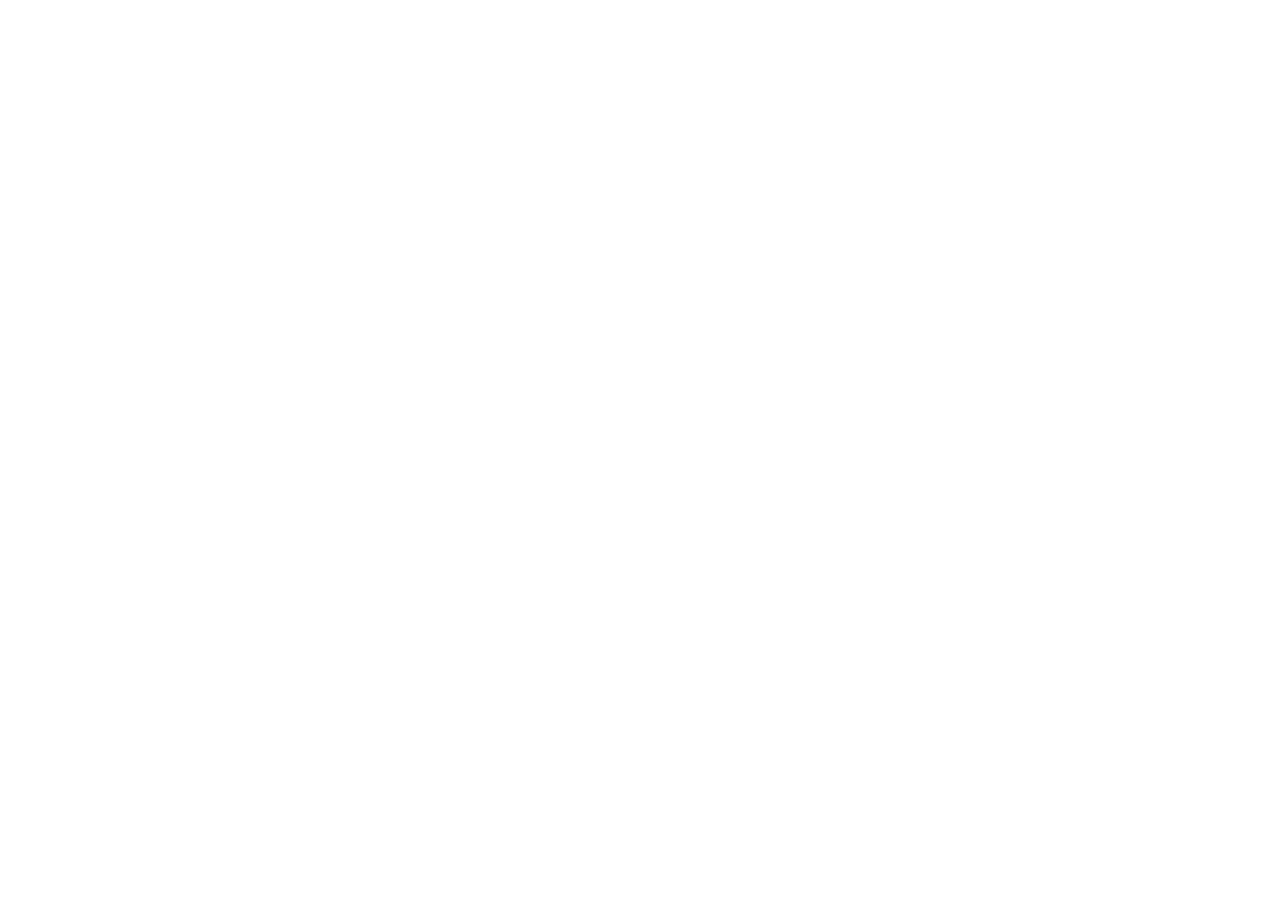
==== logIn.html @ 66b7bb44 "added full responsive design" ====
<!DOCTYPE html>
<html lang="en">
<head>
    <meta charset="UTF-8">
    <meta name="viewport" content="width=device-width, initial-scale=1.0">
    <title>Document</title>
</head>
<body>
    
</body>
</html>
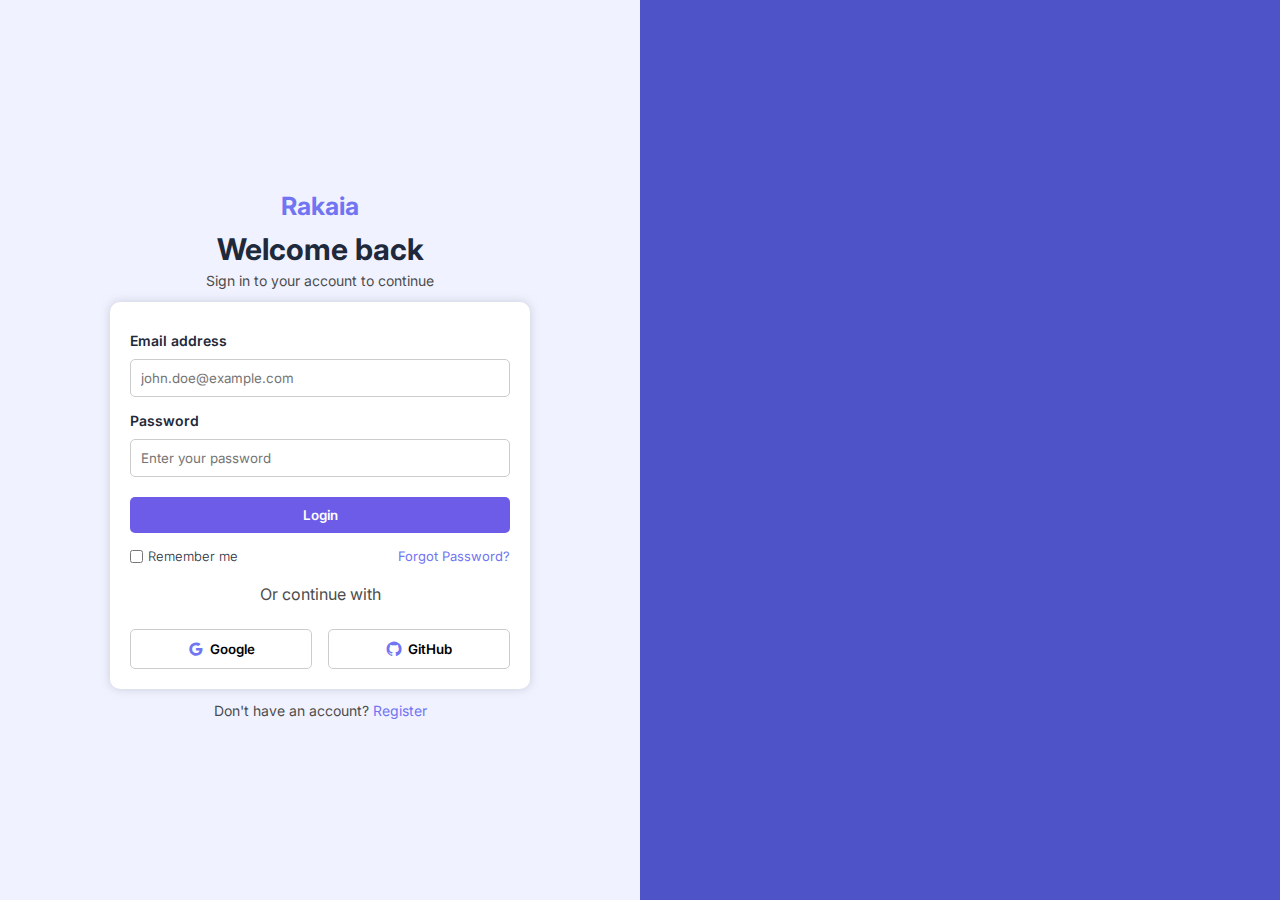
==== commit e9c04c2e: "corrected login/register pages responsive design" ====
--- a/logIn.html
+++ b/logIn.html
@@ -1,11 +1,92 @@
 <!DOCTYPE html>
 <html lang="en">
+
 <head>
     <meta charset="UTF-8">
     <meta name="viewport" content="width=device-width, initial-scale=1.0">
-    <title>Document</title>
+    <title>Registration Form</title>
+    <link rel="stylesheet" href="https://cdn.jsdelivr.net/npm/boxicons@2.1.4/css/boxicons.min.css">
+    <link rel="stylesheet" href="styles/login.css">
 </head>
+
 <body>
-    
+
+    <div class="container">
+        <header>
+            <div class="logo">
+                <a href="index.html">Rakaia</a>
+            </div>
+            <div class="title">
+                <h2>Welcome back</h2>
+                <p>Sign in to your account to continue</p>
+            </div>
+        </header>
+
+        <main>
+            <div class="container-child">
+
+                <form>
+                    <label>Email address</label>
+                    <input type="email" placeholder="john.doe@example.com">
+                    <label>Password</label>
+                    <input type="password" placeholder="Enter your password">
+
+                    <button type="submit">Login</button>
+
+                    <div class="remember-forgot">
+                        <div class="remember">
+                            <input type="checkbox">
+                            <label>Remember me</label>
+                        </div>
+
+                        <a href="#">Forgot Password?</a>
+                    </div>
+
+                </form>
+
+                <div class="or">Or continue with</div>
+
+                <div class="social-buttons">
+                    <button><i class="bx bxl-google"></i>Google</button>
+                    <button><i class="bx bxl-github"></i>GitHub</button>
+                </div>
+            </div>
+        </main>
+
+        <footer>
+            <p>
+                Don't have an account? <a href="signup.html">Register</a>
+            </p>
+        </footer>
+
+    </div>
+
+    <div class="area">
+        <ul class="circles">
+            <li></li>
+            <li></li>
+            <li></li>
+            <li></li>
+            <li></li>
+            <li></li>
+            <li></li>
+            <li></li>
+            <li></li>
+            <li></li>
+            
+            <li></li>
+            <li></li>
+            <li></li>
+            <li></li>
+            <li></li>
+            <li></li>
+            <li></li>
+            <li></li>
+            <li></li>
+            <li></li>
+        </ul>
+    </div>
+
 </body>
+
 </html>--- a/styles/login.css
+++ b/styles/login.css
@@ -0,0 +1,342 @@
+@import url('https://fonts.googleapis.com/css2?family=Inter:ital,opsz,wght@0,14..32,100..900;1,14..32,100..900&family=Lexend:wght@100..900&family=Roboto:ital,wght@0,100..900;1,100..900&display=swap');
+
+:root {
+    --background-color: #f0f2ff;
+    --main-color: #7275f2;
+    --light-purple: #7c75ff23;
+    --gray: rgb(165, 165, 165);
+    --p-gray: rgb(76, 76, 76);
+    --black: #1e293b;
+    --white: #fff;
+    --main-header: #f9faffeb;
+    --icon-backgound: #f0f2ff;
+    --footer-background: #1e293b;
+    --shadow: #a6a9b584;
+    --shadow2: #a6a9b526;
+    --shadow3: #00000026;
+}
+
+* {
+    color: var(--black);
+    margin: 0;
+    padding: 0;
+    box-sizing: border-box;
+    font-family: 'Inter', 'Lexend', 'Roboto';
+}
+
+
+body {
+    background-color: var(--background-color);
+    display: grid;
+    grid-template: 1fr / repeat(2, 1fr);
+    min-height: 100vh;
+    height: auto;
+}
+
+a {
+    color: var(--main-color);
+    text-decoration: none;
+}
+
+.logo {
+    text-align: center;
+    font-size: 25px;
+    font-weight: bold;
+    margin: 10px;
+    color: var(--main-color);
+}
+
+
+.flex {
+    display: flex;
+    align-items: center;
+    justify-content: center;
+    gap: 20px;
+}
+
+.container {
+    display: flex;
+    flex-direction: column;
+    align-items: center;
+    justify-content: center;
+    gap: 13px;
+
+}
+
+.container-child {
+    display: flex;
+    flex-direction: column;
+    justify-content: center;
+    background: white;
+    padding: 20px;
+    border-radius: 10px;
+    box-shadow: 0 0 10px var(--shadow);
+    width: 420px;
+}
+
+form {
+    display: flex;
+    flex-direction: column;
+    gap: 5px;
+}
+
+h2 {
+    text-align: center;
+    margin-bottom: 5px;
+    font-size: 30px;
+}
+
+p {
+    text-align: center;
+    margin-top: 0;
+    font-size: 14px;
+    color: var(--p-gray);
+}
+
+.or, small, .checkbox {
+    color: var(--p-gray);
+}
+
+label {
+    font-weight: 600;
+    display: block;
+    margin-top: 10px;
+    font-size: 14px;
+}
+
+input[type="text"],
+input[type="email"],
+input[type="password"] {
+    width: 100%;
+    padding: 10px;
+    margin-top: 5px;
+    border: 1px solid #ccc;
+    border-radius: 5px;
+}
+
+.password-rules {
+    font-size: 12px;
+    color: gray;
+}
+
+.checkbox {
+    font-size: 13px;
+    display: flex;
+    gap: 5px;
+    align-items: center;
+    margin-top: 10px;
+}
+
+button {
+    font-weight: 600;
+    width: 100%;
+    background-color: #6c5ce7;
+    color: white;
+    padding: 10px;
+    border: none;
+    border-radius: 5px;
+    cursor: pointer;
+    margin-top: 15px;
+}
+
+.or {
+    text-align: center;
+    margin: 10px 0;
+}
+
+.social-buttons {
+    display: flex;
+    justify-content: space-between;
+}
+
+.social-buttons button {
+    width: 48%;
+    background-color: transparent;
+    color: black;
+    cursor: pointer;
+    border: 1px solid #ccc;
+    display: flex;
+    justify-content: center;
+    align-items: center;
+    gap: 5px;
+    transition: all ease 0.3s;
+}
+
+.social-buttons button:hover {
+    background-color: #f1f1f1;
+}
+
+i {
+    font-size: 18px;
+    color: var(--main-color);
+}
+
+.remember-forgot {
+    margin: 10px 0;
+    display: flex;
+    justify-content: space-between;
+    align-items: center;
+}
+
+.remember-forgot a {
+    color: var(--main-color);
+    text-decoration: none;
+    font-size: 13px;
+}
+
+.remember-forgot .remember {
+    display: flex;
+    gap: 5px;
+    align-items: center;
+}
+
+.remember label {
+    margin: 0;
+    font-weight: 300;
+    font-size: 13px !important;
+}
+
+
+.area{
+    background: #4e54c8;  
+    background: -webkit-linear-gradient(to left, #8f94fb, #4e54c8);  
+    width: 100%;
+    height:100%;
+    min-height: 100vh;
+    position: relative;
+   
+}
+
+.circles{
+    position: absolute;
+    top: 0;
+    left: 0;
+    width: 100%;
+    height: 100%;
+    overflow: hidden;
+}
+
+.circles li{
+    position: absolute;
+    display: block;
+    list-style: none;
+    width: 20px;
+    height: 20px;
+    background: rgba(255, 255, 255, 0.2);
+    animation: animate 25s linear infinite;
+    bottom: -150px;
+    
+}
+
+.circles li:nth-child(1){
+    left: 25%;
+    width: 80px;
+    height: 80px;
+    animation-delay: 0s;
+}
+
+
+.circles li:nth-child(2){
+    left: 10%;
+    width: 20px;
+    height: 20px;
+    animation-delay: 2s;
+    animation-duration: 12s;
+}
+
+.circles li:nth-child(3){
+    left: 70%;
+    width: 20px;
+    height: 20px;
+    animation-delay: 4s;
+}
+
+.circles li:nth-child(4){
+    left: 40%;
+    width: 60px;
+    height: 60px;
+    animation-delay: 0s;
+    animation-duration: 18s;
+}
+
+.circles li:nth-child(5){
+    left: 65%;
+    width: 20px;
+    height: 20px;
+    animation-delay: 0s;
+}
+
+.circles li:nth-child(6){
+    left: 75%;
+    width: 110px;
+    height: 110px;
+    animation-delay: 3s;
+}
+
+.circles li:nth-child(7){
+    left: 35%;
+    width: 150px;
+    height: 150px;
+    animation-delay: 7s;
+}
+
+.circles li:nth-child(8){
+    left: 50%;
+    width: 25px;
+    height: 25px;
+    animation-delay: 15s;
+    animation-duration: 45s;
+}
+
+.circles li:nth-child(9){
+    left: 20%;
+    width: 15px;
+    height: 15px;
+    animation-delay: 2s;
+    animation-duration: 35s;
+}
+
+.circles li:nth-child(10){
+    left: 85%;
+    width: 150px;
+    height: 150px;
+    animation-delay: 0s;
+    animation-duration: 11s;
+}
+
+@keyframes animate {
+
+    0%{
+        transform: translateY(0) rotate(0deg);
+        opacity: 1;
+        border-radius: 0;
+    }
+
+    100%{
+        transform: translateY(-1000px) rotate(720deg);
+        opacity: 0;
+        border-radius: 50%;
+    }
+
+}
+
+@media (max-width: 900px) {
+    .container {
+        width: 100%;
+        padding: 20px;
+    }
+}
+
+@media (max-width: 768px) {
+    .area {
+        display: none;
+    }   
+
+    body {
+        grid-template: 1fr / 1fr;
+    }
+
+    .container-child {
+        width: 100%;
+    }
+}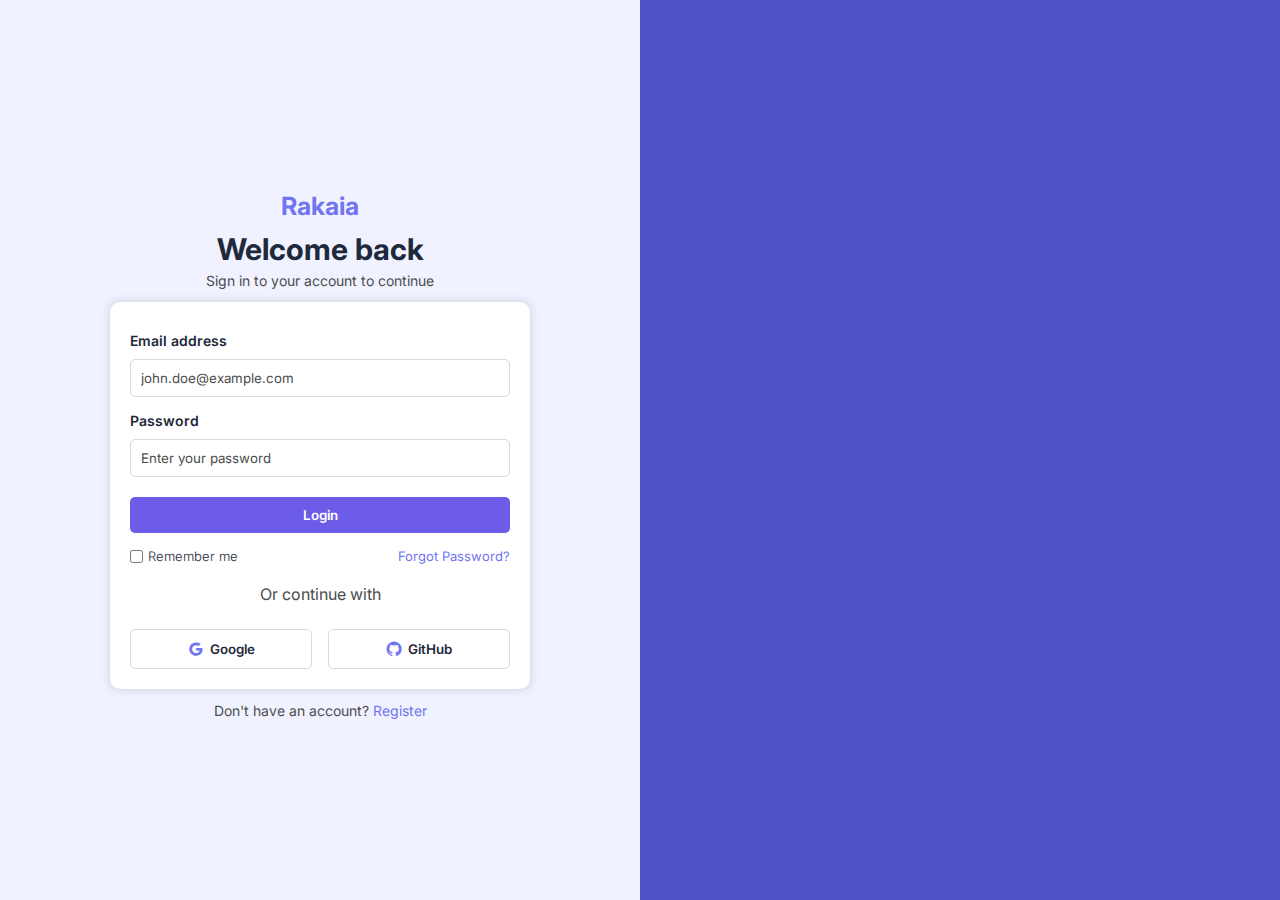
==== commit 6ccbae7a: "changed text" ====
--- a/logIn.html
+++ b/logIn.html
@@ -73,20 +73,16 @@
             <li></li>
             <li></li>
             <li></li>
-            
-            <li></li>
-            <li></li>
-            <li></li>
-            <li></li>
-            <li></li>
-            <li></li>
-            <li></li>
-            <li></li>
-            <li></li>
-            <li></li>
         </ul>
     </div>
 
+    <script>
+        if (localStorage.getItem("theme") === "dark") {
+            document.body.classList.add("dark-mode");
+        } else {
+            document.body.classList.remove("dark-mode");
+        }
+    </script>
 </body>
 
 </html>--- a/styles/login.css
+++ b/styles/login.css
@@ -1,4 +1,21 @@
 @import url('https://fonts.googleapis.com/css2?family=Inter:ital,opsz,wght@0,14..32,100..900;1,14..32,100..900&family=Lexend:wght@100..900&family=Roboto:ital,wght@0,100..900;1,100..900&display=swap');
+
+.dark-mode {
+    --background-color: #090c11;
+    --main-color: #7275f2;
+    --light-purple: #7c75ff23;
+    --gray: rgb(85, 83, 83);
+    --gray2: #353f4f82;
+    --p-gray: #9ca3af;
+    --black: #f0f2ff;
+    --white: #151b29;
+    --main-header: #151b29;
+    --icon-backgound: #7c75ff2f;
+    --footer-background: #151b29;
+    --shadow: none;
+    --shadow2: #00000026;
+    --shadow3: #ffffff26;
+}
 
 :root {
     --background-color: #f0f2ff;
@@ -67,7 +84,7 @@
     display: flex;
     flex-direction: column;
     justify-content: center;
-    background: white;
+    background: var(--white);
     padding: 20px;
     border-radius: 10px;
     box-shadow: 0 0 10px var(--shadow);
@@ -93,7 +110,9 @@
     color: var(--p-gray);
 }
 
-.or, small, .checkbox {
+.or,
+small,
+.checkbox {
     color: var(--p-gray);
 }
 
@@ -110,8 +129,17 @@
     width: 100%;
     padding: 10px;
     margin-top: 5px;
-    border: 1px solid #ccc;
+    border: 1px solid var(--shadow3);
+    background-color: var(--gray2);
     border-radius: 5px;
+}
+
+input::placeholder {
+    color: var(--p-gray);
+}
+
+input::-ms-reveal {
+    filter: invert(50%);
 }
 
 .password-rules {
@@ -131,7 +159,7 @@
     font-weight: 600;
     width: 100%;
     background-color: #6c5ce7;
-    color: white;
+    color: var(--white);
     padding: 10px;
     border: none;
     border-radius: 5px;
@@ -152,9 +180,9 @@
 .social-buttons button {
     width: 48%;
     background-color: transparent;
-    color: black;
+    color: var(--black);
     cursor: pointer;
-    border: 1px solid #ccc;
+    border: 1px solid var(--shadow3);
     display: flex;
     justify-content: center;
     align-items: center;
@@ -163,7 +191,7 @@
 }
 
 .social-buttons button:hover {
-    background-color: #f1f1f1;
+    background-color: #54545435;
 }
 
 i {
@@ -196,18 +224,16 @@
     font-size: 13px !important;
 }
 
-
-.area{
-    background: #4e54c8;  
-    background: -webkit-linear-gradient(to left, #8f94fb, #4e54c8);  
+.area {
+    background: #4e54c8;
+    background: -webkit-linear-gradient(to left, #8f94fb, #4e54c8);
     width: 100%;
-    height:100%;
+    height: 100%;
     min-height: 100vh;
     position: relative;
-   
-}
-
-.circles{
+}
+
+.circles {
     position: absolute;
     top: 0;
     left: 0;
@@ -216,7 +242,7 @@
     overflow: hidden;
 }
 
-.circles li{
+.circles li {
     position: absolute;
     display: block;
     list-style: none;
@@ -225,18 +251,17 @@
     background: rgba(255, 255, 255, 0.2);
     animation: animate 25s linear infinite;
     bottom: -150px;
-    
-}
-
-.circles li:nth-child(1){
+
+}
+
+.circles li:nth-child(1) {
     left: 25%;
     width: 80px;
     height: 80px;
     animation-delay: 0s;
 }
 
-
-.circles li:nth-child(2){
+.circles li:nth-child(2) {
     left: 10%;
     width: 20px;
     height: 20px;
@@ -244,14 +269,14 @@
     animation-duration: 12s;
 }
 
-.circles li:nth-child(3){
+.circles li:nth-child(3) {
     left: 70%;
     width: 20px;
     height: 20px;
     animation-delay: 4s;
 }
 
-.circles li:nth-child(4){
+.circles li:nth-child(4) {
     left: 40%;
     width: 60px;
     height: 60px;
@@ -259,28 +284,28 @@
     animation-duration: 18s;
 }
 
-.circles li:nth-child(5){
+.circles li:nth-child(5) {
     left: 65%;
     width: 20px;
     height: 20px;
     animation-delay: 0s;
 }
 
-.circles li:nth-child(6){
+.circles li:nth-child(6) {
     left: 75%;
     width: 110px;
     height: 110px;
     animation-delay: 3s;
 }
 
-.circles li:nth-child(7){
+.circles li:nth-child(7) {
     left: 35%;
     width: 150px;
     height: 150px;
     animation-delay: 7s;
 }
 
-.circles li:nth-child(8){
+.circles li:nth-child(8) {
     left: 50%;
     width: 25px;
     height: 25px;
@@ -288,7 +313,7 @@
     animation-duration: 45s;
 }
 
-.circles li:nth-child(9){
+.circles li:nth-child(9) {
     left: 20%;
     width: 15px;
     height: 15px;
@@ -296,7 +321,7 @@
     animation-duration: 35s;
 }
 
-.circles li:nth-child(10){
+.circles li:nth-child(10) {
     left: 85%;
     width: 150px;
     height: 150px;
@@ -306,13 +331,13 @@
 
 @keyframes animate {
 
-    0%{
+    0% {
         transform: translateY(0) rotate(0deg);
         opacity: 1;
         border-radius: 0;
     }
 
-    100%{
+    100% {
         transform: translateY(-1000px) rotate(720deg);
         opacity: 0;
         border-radius: 50%;
@@ -330,7 +355,7 @@
 @media (max-width: 768px) {
     .area {
         display: none;
-    }   
+    }
 
     body {
         grid-template: 1fr / 1fr;
